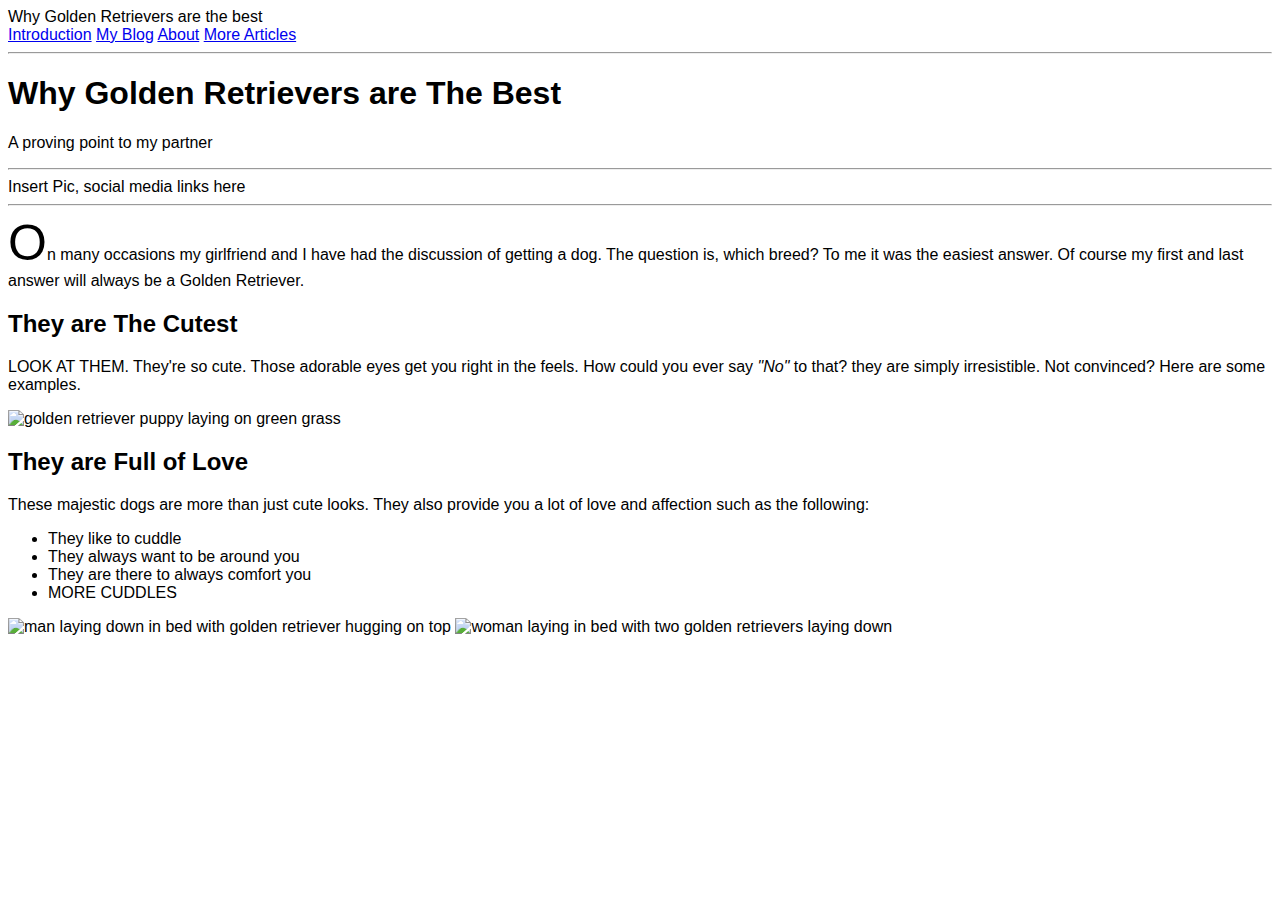
==== index.html @ fd025911 "Completed base html file" ====
<!DOCTYPE html>
<html lang="en">
<head>
    <meta charset="UTF-8">
    <meta http-equiv="X-UA-Compatible" content="IE=edge">
    <meta name="viewport" content="width=device-width, initial-scale=1.0">
    <link rel="stylesheet" href="/css/styles.css"
    <title>Why Golden Retrievers are the best</title>
</head>

<br>
<body>
    <nav>
        <span><a href="#Introduction">Introduction</a></span>
        <span><a href="#Blogs">My Blog</a></span>
        <span><a href="#About">About</a></span>
        <span><a href="#MoreArticles">More Articles</a></span>

    </nav>

<hr>

<div>
    <h1>Why Golden Retrievers are The Best</h1>
</div>
<div>
    <p>A proving point to my partner</p>
</div>
<hr>
     Insert Pic, social media links here
<hr>

<section>
    <span style="strong; font-size: 50px;">O</span>n many occasions my girlfriend and I have had the discussion of getting a dog. The question is, which breed? To me it was the easiest answer. Of course my first and last answer will always be a Golden Retriever.
</section>

<section>
    <h2>They are The Cutest</h2>
    <div>
        <p>
            LOOK AT THEM. They're so cute. Those adorable eyes  get you right in the feels. How could you ever say <em>"No"</em> to that? they are simply irresistible. Not convinced? Here are some examples.
        </p>
    </div>
    <div>
        <img width="300px" src="https://www.thesprucepets.com/thmb/B6kLYao-OQcIazyo9s3SEH-Answ=/1413x1413/smart/filters:no_upscale()/GoldenPuppy185743593-56a9c1f23df78cf772aa4a33.jpg" alt="golden retriever puppy laying on green grass">
    </div>
</section>

<section>
    <h2>They are Full of Love</h2>
    <div>
        <p>These majestic dogs are more than just cute looks. They also provide you a lot of love and affection such as the following:
        <ul>
            <li>They like to cuddle</li>
            <li>They always want to be around you</li>
            <li>They are there to always comfort you</li>
            <li>MORE CUDDLES</li>
        </ul>
        </p>
    </div>
    <div>
        <img width="300px"src="https://media1.popsugar-assets.com/files/thumbor/6LwpMCXDn39YgRqpm-5gx-Ld6XM/102x0:1191x1089/fit-in/2048xorig/filters:format_auto-!!-:strip_icc-!!-/2019/06/20/853/n/24155406/cbe14b105d0bde89a57884.91457478_/i/Man-Gets-Woken-Up-Golden-Retreiver.png" alt="man laying down in bed with golden retriever hugging on top">
        <img width="300px"src="https://i.pinimg.com/originals/ca/a7/07/caa707452d82066075ee73b5cd6c52e4.jpg" alt="woman laying in bed with two golden retrievers laying down">
    </div>
</section>
<section>
    <h2></h2>
    <div>

    </div>
</section>
</body>
</html>
---- css/styles.css ----
body {
  font-family: Helvetica;
}
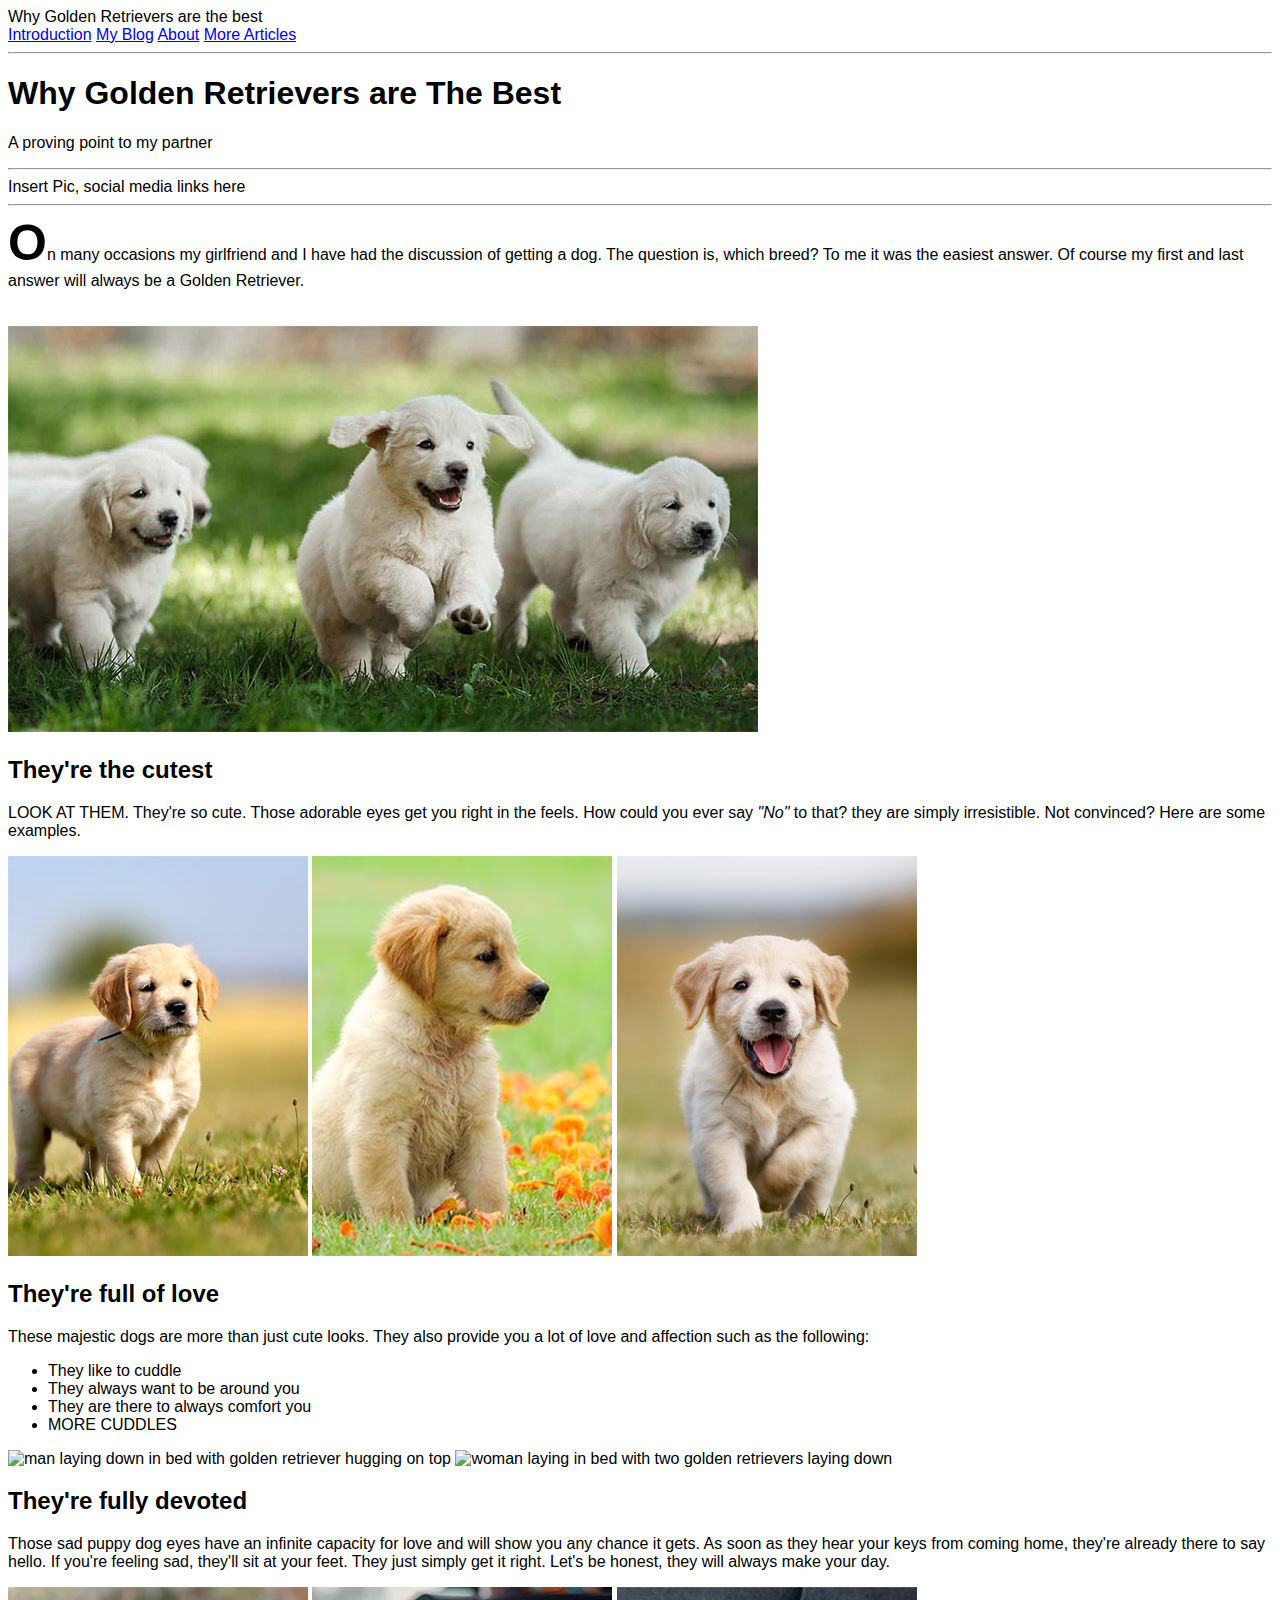
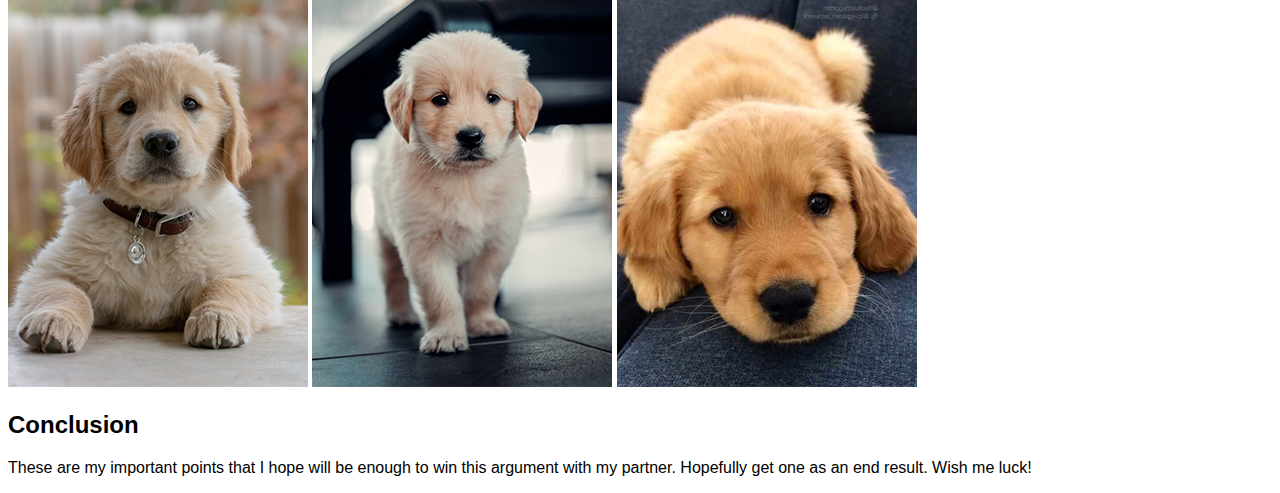
==== commit d5a2a34f: "Base Structure complete" ====
--- a/index.html
+++ b/index.html
@@ -19,8 +19,6 @@
     </nav>
 
 <hr>
-
-<div>
     <h1>Why Golden Retrievers are The Best</h1>
 </div>
 <div>
@@ -30,24 +28,35 @@
      Insert Pic, social media links here
 <hr>
 
-<section>
-    <span style="strong; font-size: 50px;">O</span>n many occasions my girlfriend and I have had the discussion of getting a dog. The question is, which breed? To me it was the easiest answer. Of course my first and last answer will always be a Golden Retriever.
-</section>
 
 <section>
-    <h2>They are The Cutest</h2>
+    <span style="font-size: 50px;"><strong>O</strong></span>n many occasions my girlfriend and I have had the discussion of getting a dog. The question is, which breed? To me it was the easiest answer. Of course my first and last answer will always be a Golden Retriever.
+</section>
+<br>
+<br>
+<div>
+    <img src="./images/babyretrievergroup.jpg" alt="a large group of golden retriever puppies">
+    </div>
+    
+<div>
+
+<section>
+    <h2>They're the cutest</h2>
     <div>
         <p>
             LOOK AT THEM. They're so cute. Those adorable eyes  get you right in the feels. How could you ever say <em>"No"</em> to that? they are simply irresistible. Not convinced? Here are some examples.
         </p>
     </div>
     <div>
-        <img width="300px" src="https://www.thesprucepets.com/thmb/B6kLYao-OQcIazyo9s3SEH-Answ=/1413x1413/smart/filters:no_upscale()/GoldenPuppy185743593-56a9c1f23df78cf772aa4a33.jpg" alt="golden retriever puppy laying on green grass">
+        
+        <img src="/images/retreiver1.jpg" alt="puppy retriever running on the grass">
+        <img src="/images/retriever2.jpg" alt="puppy retriever sitting on grass and flowers">
+        <img src="/images/retriever3.jpg" alt="puppy retriever running towards you">
     </div>
 </section>
 
 <section>
-    <h2>They are Full of Love</h2>
+    <h2>They're full of love</h2>
     <div>
         <p>These majestic dogs are more than just cute looks. They also provide you a lot of love and affection such as the following:
         <ul>
@@ -64,9 +73,25 @@
     </div>
 </section>
 <section>
-    <h2></h2>
+    <h2>They're fully devoted</h2>
     <div>
+        <p>
+           Those sad puppy dog eyes have an infinite capacity for love and will show you any chance it gets. As soon as they hear your keys from coming home, they're already there to say hello. If you're feeling sad, they'll sit at your feet. They just simply get it right. Let's be honest, they will always make your day.</p>
+    </div>
+   <div>
+       <img src="/images/retriever4.jpg" alt="">
+       <img src="/images/retriever5.jpg" alt="">
+       <img src="/images/retriever-layingdown.jpg" alt="">
+       
+   </div> 
+</section>
 
+<section>
+    <h2>Conclusion</h2>
+    <div>
+        <p>
+            These are my important points that I hope will be enough to win this argument	with my partner. Hopefully get one as an end result. Wish me luck!
+        </p>
     </div>
 </section>
 </body>
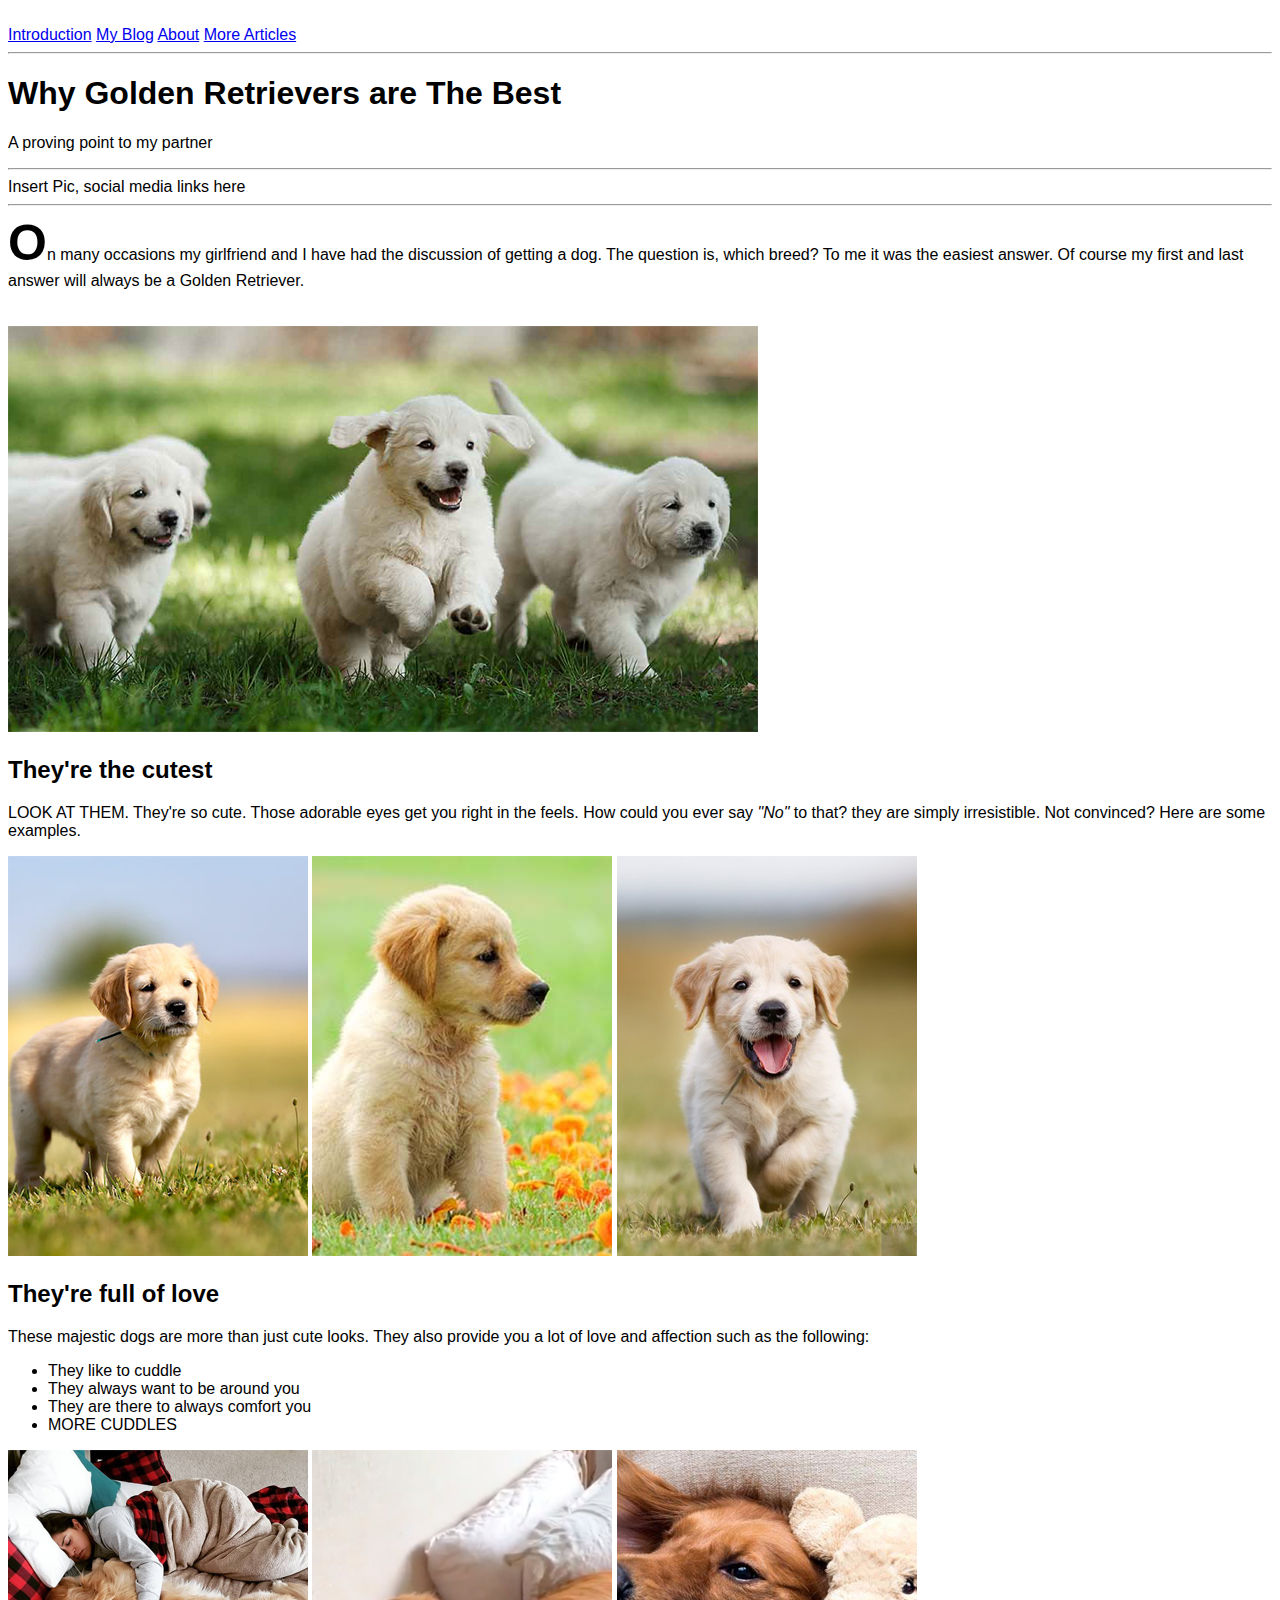
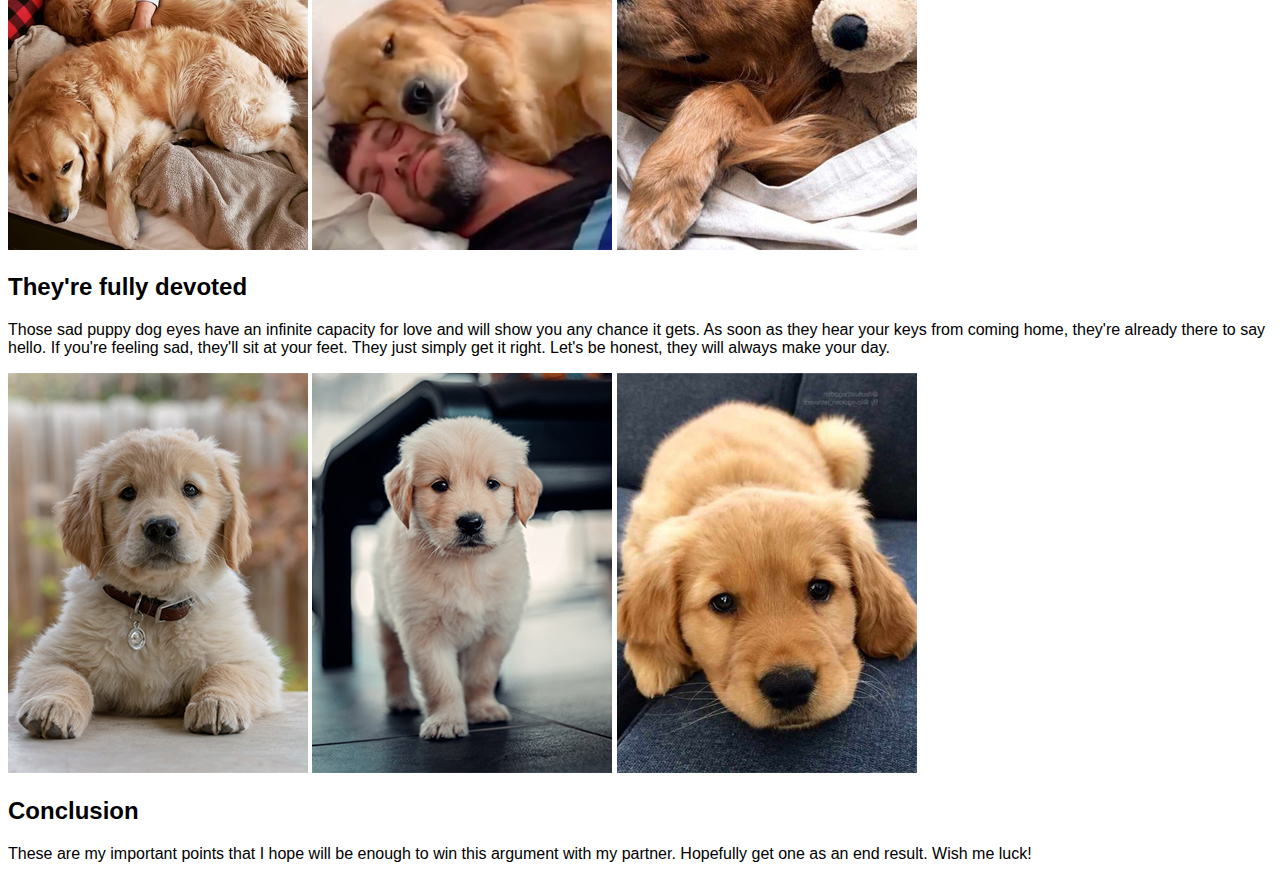
==== commit 80e3cfef: "fixed base" ====
--- a/index.html
+++ b/index.html
@@ -5,7 +5,6 @@
     <meta http-equiv="X-UA-Compatible" content="IE=edge">
     <meta name="viewport" content="width=device-width, initial-scale=1.0">
     <link rel="stylesheet" href="/css/styles.css"
-    <title>Why Golden Retrievers are the best</title>
 </head>
 
 <br>
@@ -68,8 +67,9 @@
         </p>
     </div>
     <div>
-        <img width="300px"src="https://media1.popsugar-assets.com/files/thumbor/6LwpMCXDn39YgRqpm-5gx-Ld6XM/102x0:1191x1089/fit-in/2048xorig/filters:format_auto-!!-:strip_icc-!!-/2019/06/20/853/n/24155406/cbe14b105d0bde89a57884.91457478_/i/Man-Gets-Woken-Up-Golden-Retreiver.png" alt="man laying down in bed with golden retriever hugging on top">
-        <img width="300px"src="https://i.pinimg.com/originals/ca/a7/07/caa707452d82066075ee73b5cd6c52e4.jpg" alt="woman laying in bed with two golden retrievers laying down">
+        <img src="/images/dogshugginghuman.jpg" alt="">
+        <img src="/images/doghuggingman.jpg" alt="">
+        <img src="/images/dogcuddlingsturfie.jpg" alt="">
     </div>
 </section>
 <section>
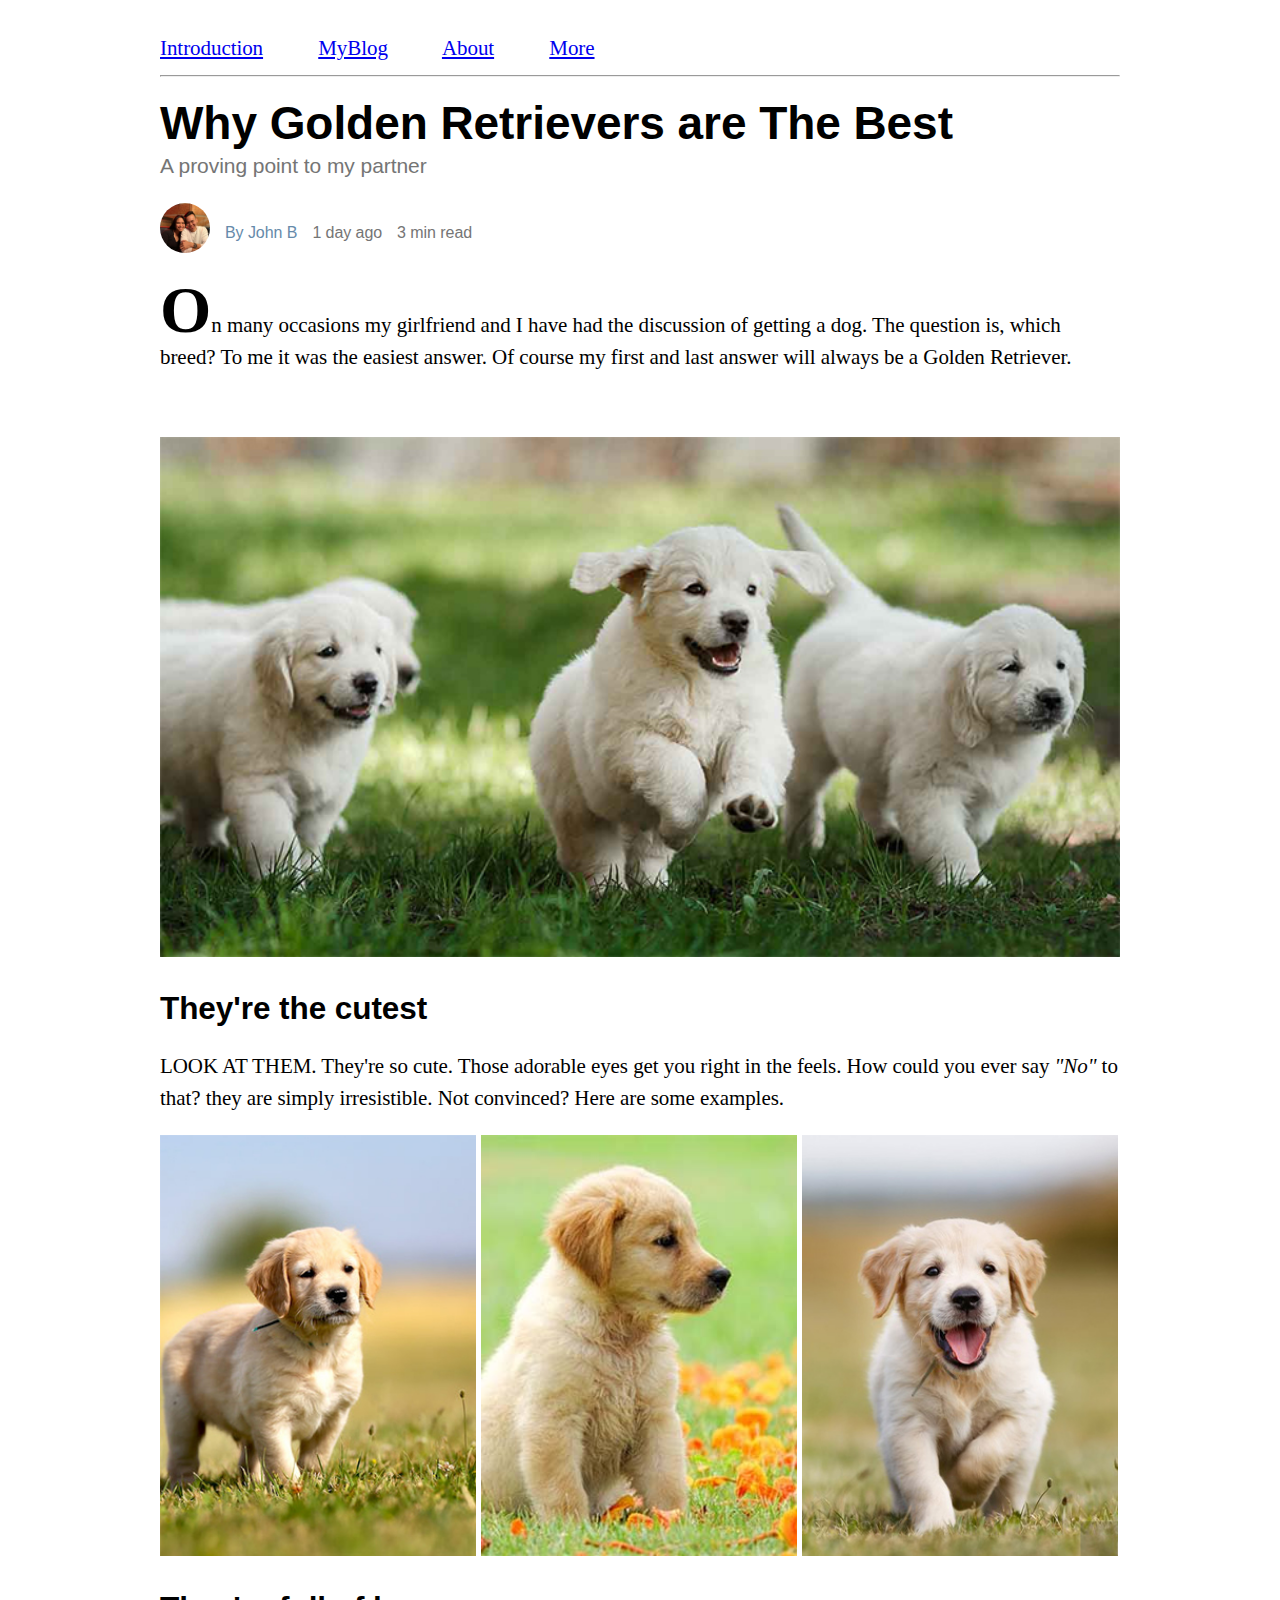
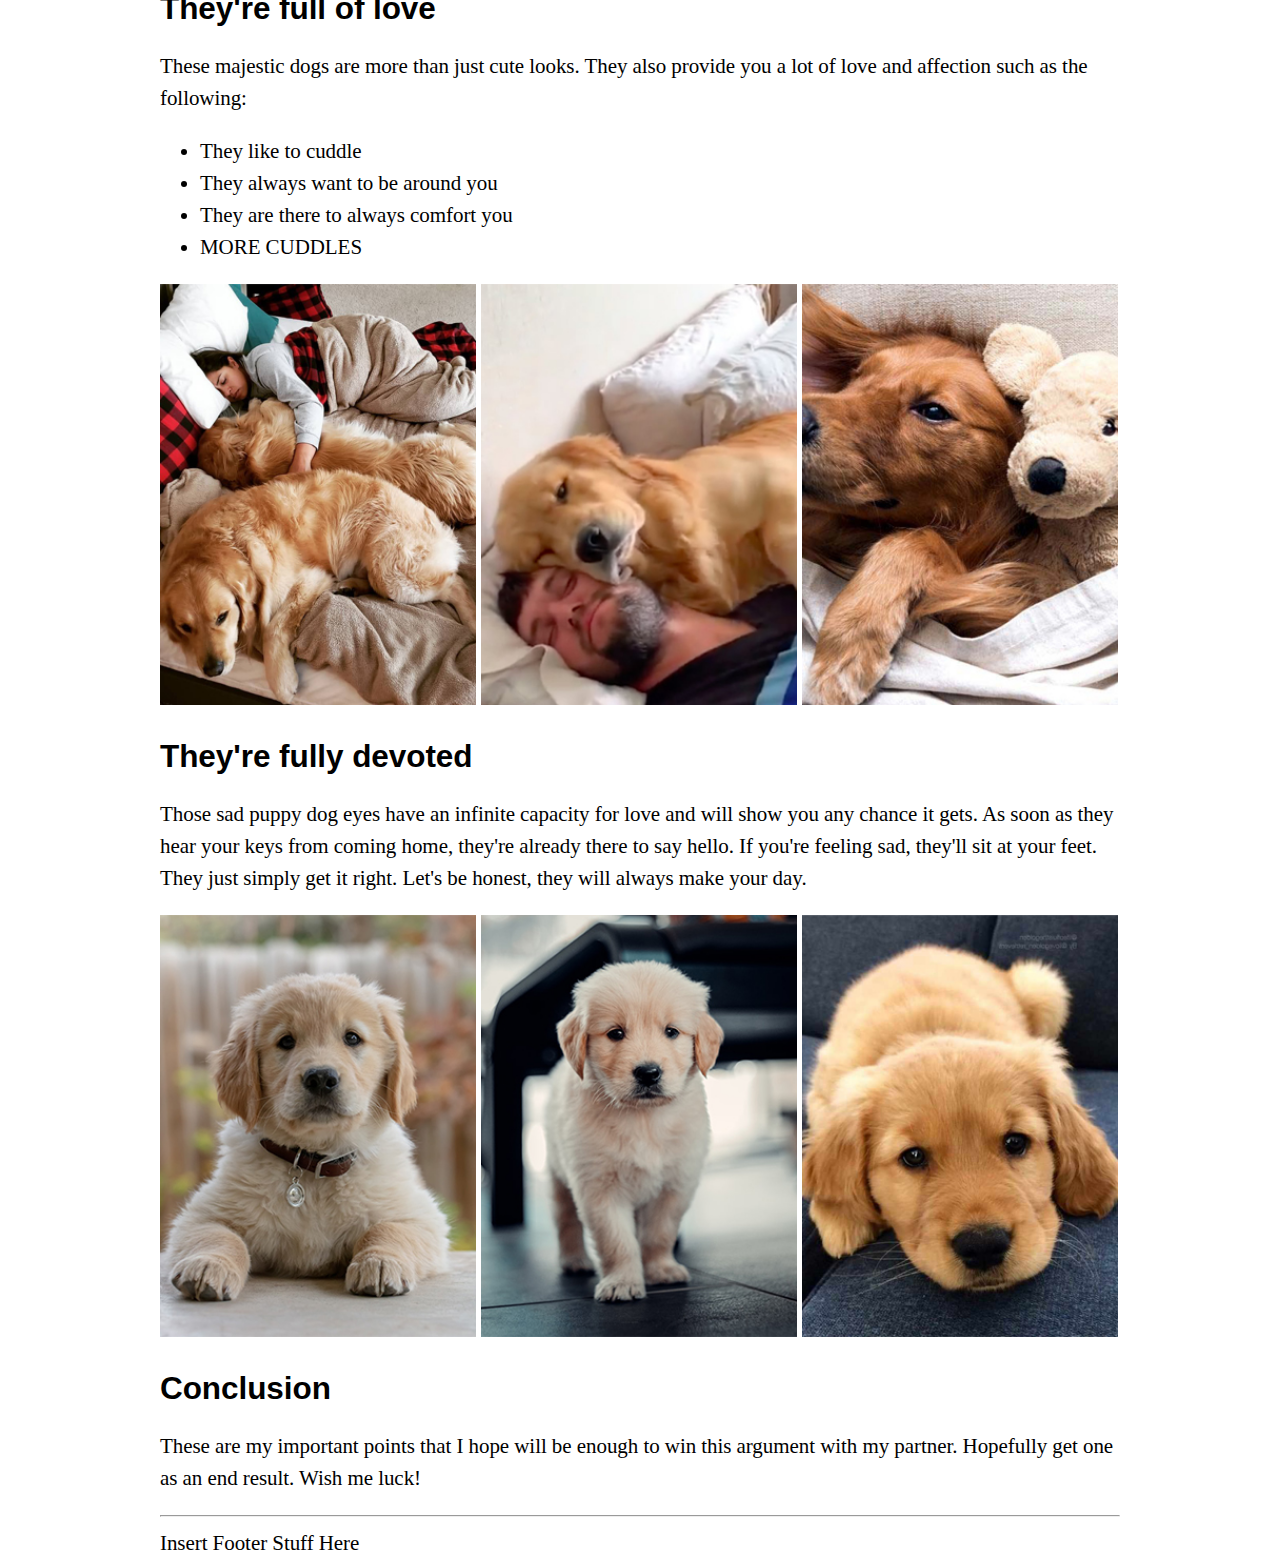
==== commit 199f411a: "90% completed assignment" ====
--- a/index.html
+++ b/index.html
@@ -4,38 +4,48 @@
     <meta charset="UTF-8">
     <meta http-equiv="X-UA-Compatible" content="IE=edge">
     <meta name="viewport" content="width=device-width, initial-scale=1.0">
-    <link rel="stylesheet" href="/css/styles.css"
+    <link rel="stylesheet" href="/css/styles.css">
 </head>
 
+
 <br>
-<body>
-    <nav>
-        <span><a href="#Introduction">Introduction</a></span>
-        <span><a href="#Blogs">My Blog</a></span>
+<body class="content">
+    <nav class="navbar">
+        <span><a href="#Introduction">Introduction</a> </span>
+        <span><a href="#Blogs">MyBlog</a></span>
         <span><a href="#About">About</a></span>
-        <span><a href="#MoreArticles">More Articles</a></span>
+        <span><a href="#MoreArticles">More</a></span>
 
     </nav>
 
 <hr>
+
+<div>
     <h1>Why Golden Retrievers are The Best</h1>
+<div style="margin-top: -20px">
+    <p style="font-family: Helvetica;" class="title-description">A proving point to my partner</p>
 </div>
+</div>
+
 <div>
-    <p>A proving point to my partner</p>
+     <img class="circular-square" src="/images/profilepic.jpg" alt="picture of two people side by side">
 </div>
-<hr>
-     Insert Pic, social media links here
-<hr>
+<div class="authordetails"> 
+    <span class="author" style="color: rgba(102, 138, 170, 1);">By John B</span> 
+    <span class="timeframe" style="margin-left: 15px;">1 day ago</span>
+    <span class="timeframe" style="margin-left: 15px;">3 min read</span>
 
+</div>
+<br>
 
-<section>
-    <span style="font-size: 50px;"><strong>O</strong></span>n many occasions my girlfriend and I have had the discussion of getting a dog. The question is, which breed? To me it was the easiest answer. Of course my first and last answer will always be a Golden Retriever.
+<section> 
+    <span style="font-size: 66px;"><strong>O</strong></span>n many occasions my girlfriend and I have had the discussion of getting a dog. The question is, which breed? To me it was the easiest answer. Of course my first and last answer will always be a Golden Retriever.
 </section>
 <br>
 <br>
 <div>
-    <img src="./images/babyretrievergroup.jpg" alt="a large group of golden retriever puppies">
-    </div>
+    <img class="banner" src="./images/babyretrievergroup.jpg" alt="a large group of golden retriever puppies" >
+</div>
     
 <div>
 
@@ -46,11 +56,10 @@
             LOOK AT THEM. They're so cute. Those adorable eyes  get you right in the feels. How could you ever say <em>"No"</em> to that? they are simply irresistible. Not convinced? Here are some examples.
         </p>
     </div>
-    <div>
-        
-        <img src="/images/retreiver1.jpg" alt="puppy retriever running on the grass">
-        <img src="/images/retriever2.jpg" alt="puppy retriever sitting on grass and flowers">
-        <img src="/images/retriever3.jpg" alt="puppy retriever running towards you">
+    <div class="imgcontainer">
+        <img class="samplepic" src="/images/retreiver1.jpg" alt="puppy retriever running on the grass">
+        <img class="samplepic" src="/images/retriever2.jpg" alt="puppy retriever sitting on grass and flowers">
+        <img class="samplepic" src="/images/retriever3.jpg" alt="puppy retriever running towards you">
     </div>
 </section>
 
@@ -66,10 +75,10 @@
         </ul>
         </p>
     </div>
-    <div>
-        <img src="/images/dogshugginghuman.jpg" alt="">
-        <img src="/images/doghuggingman.jpg" alt="">
-        <img src="/images/dogcuddlingsturfie.jpg" alt="">
+    <div class="imgcontainer">
+        <img class="samplepic" src="/images/dogshugginghuman.jpg" alt="">
+        <img class="samplepic" src="/images/doghuggingman.jpg" alt="">
+        <img class="samplepic" src="/images/dogcuddlingsturfie.jpg" alt="">
     </div>
 </section>
 <section>
@@ -78,10 +87,10 @@
         <p>
            Those sad puppy dog eyes have an infinite capacity for love and will show you any chance it gets. As soon as they hear your keys from coming home, they're already there to say hello. If you're feeling sad, they'll sit at your feet. They just simply get it right. Let's be honest, they will always make your day.</p>
     </div>
-   <div>
-       <img src="/images/retriever4.jpg" alt="">
-       <img src="/images/retriever5.jpg" alt="">
-       <img src="/images/retriever-layingdown.jpg" alt="">
+   <div class="imgcontainer">
+       <img class="samplepic" src="/images/retriever4.jpg" alt="">
+       <img class="samplepic" src="/images/retriever5.jpg" alt="">
+       <img class="samplepic" src="/images/retriever-layingdown.jpg" alt="">
        
    </div> 
 </section>
@@ -90,9 +99,14 @@
     <h2>Conclusion</h2>
     <div>
         <p>
-            These are my important points that I hope will be enough to win this argument	with my partner. Hopefully get one as an end result. Wish me luck!
+            These are my important points that I hope will be enough to win this argument with my partner. Hopefully get one as an end result. Wish me luck!
         </p>
     </div>
 </section>
 </body>
+
+<hr>
+<footer>
+    Insert Footer Stuff Here
+</footer>
 </html>--- a/css/styles.css
+++ b/css/styles.css
@@ -1,3 +1,57 @@
 body {
+  font-family: Georgia, "Times New Roman", Times, serif;
+  font-size: 21px;
+}
+
+.samplepic {
+  width: 316px;
+}
+
+.content {
+  max-width: 960px;
+  margin: auto;
+  line-height: 32px;
+  letter-spacing: -0.003em;
+}
+
+.banner {
+  width: 960px;
+}
+
+h2,
+h1 {
   font-family: Helvetica;
 }
+
+h1 {
+  font-size: 46px;
+}
+
+.title-description {
+  color: rgba(117, 117, 117, 1);
+}
+
+.navbar {
+  word-spacing: 50px;
+  
+}
+
+.circular-square {
+  border-radius: 50%;
+  width: 50px;
+}
+
+.author, .timeframe {
+  font-size: 16px;
+  font-family: Helvetica;
+  color: rgba(117, 117, 117, 1);
+  line-height: 32px;
+  float: left;
+  
+}
+
+.authordetails {
+  float: left;
+  margin-left: 65px;
+  margin-top: -45px;
+}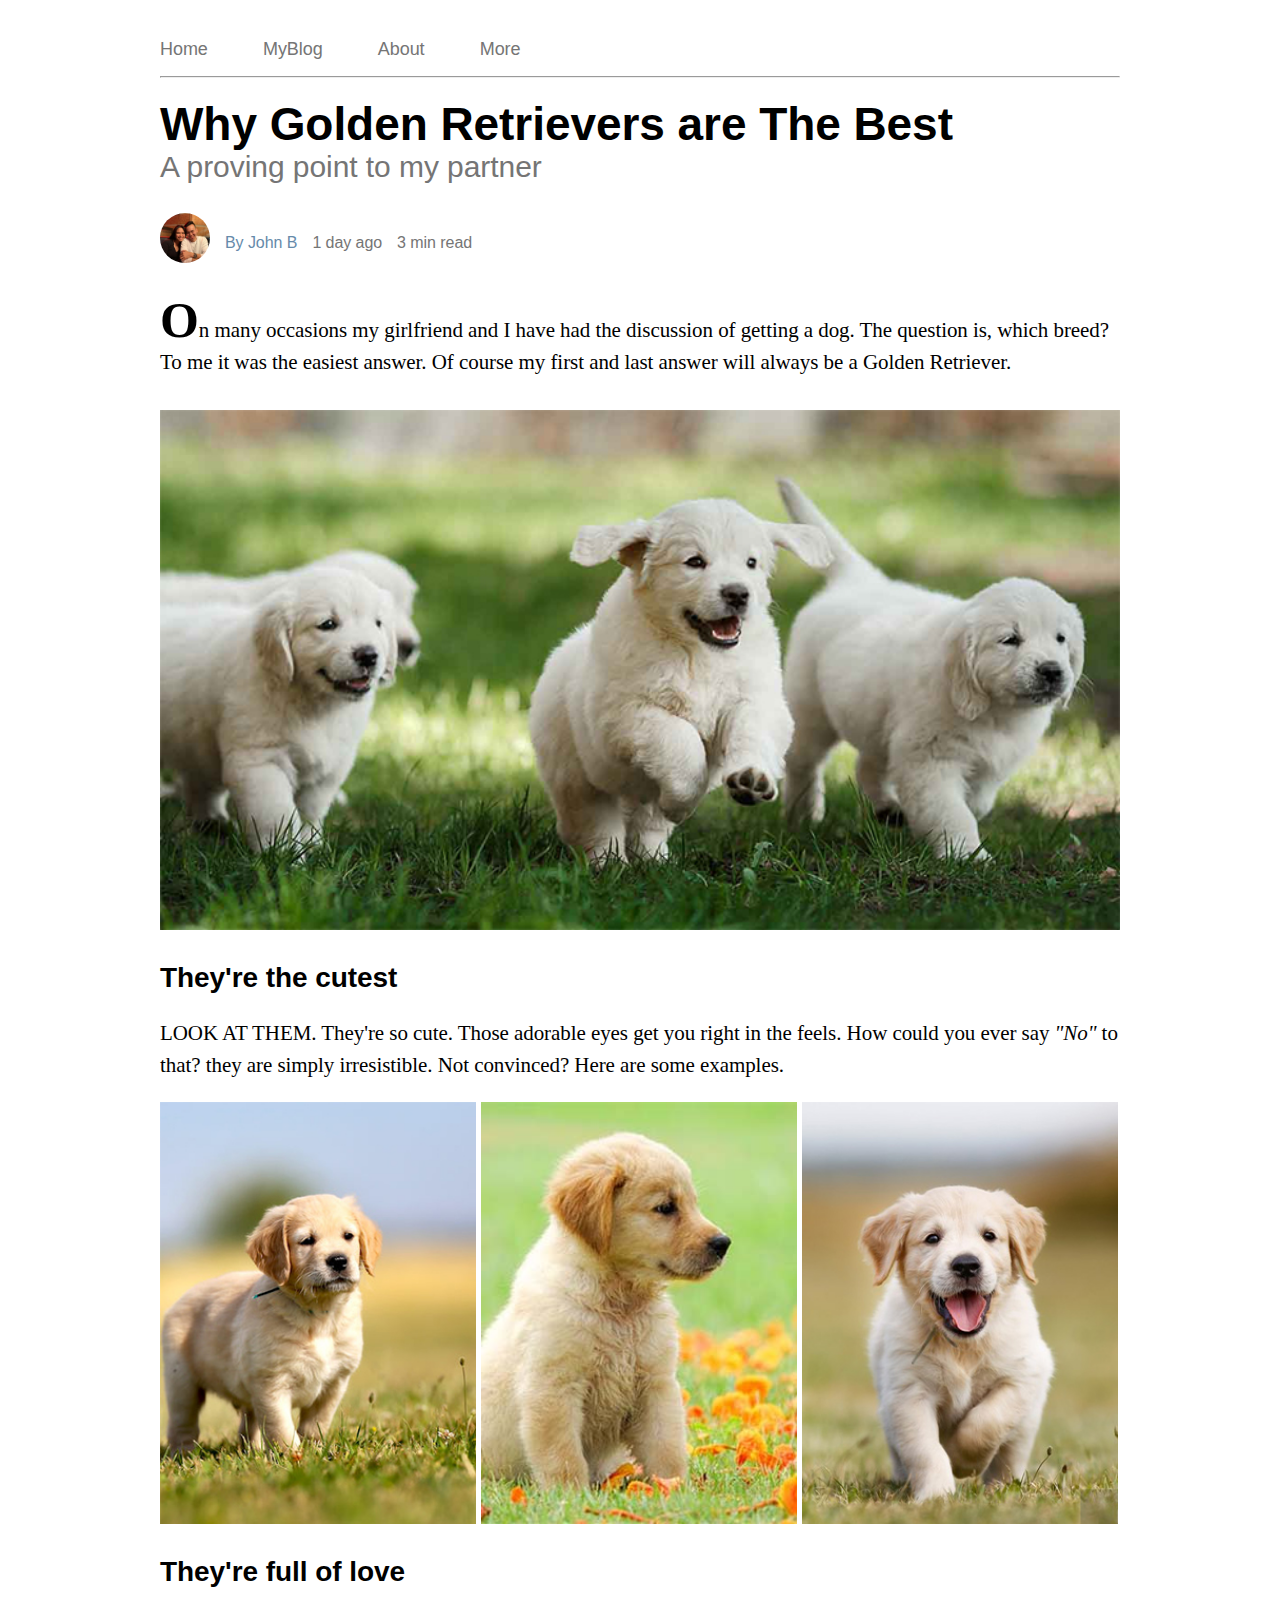
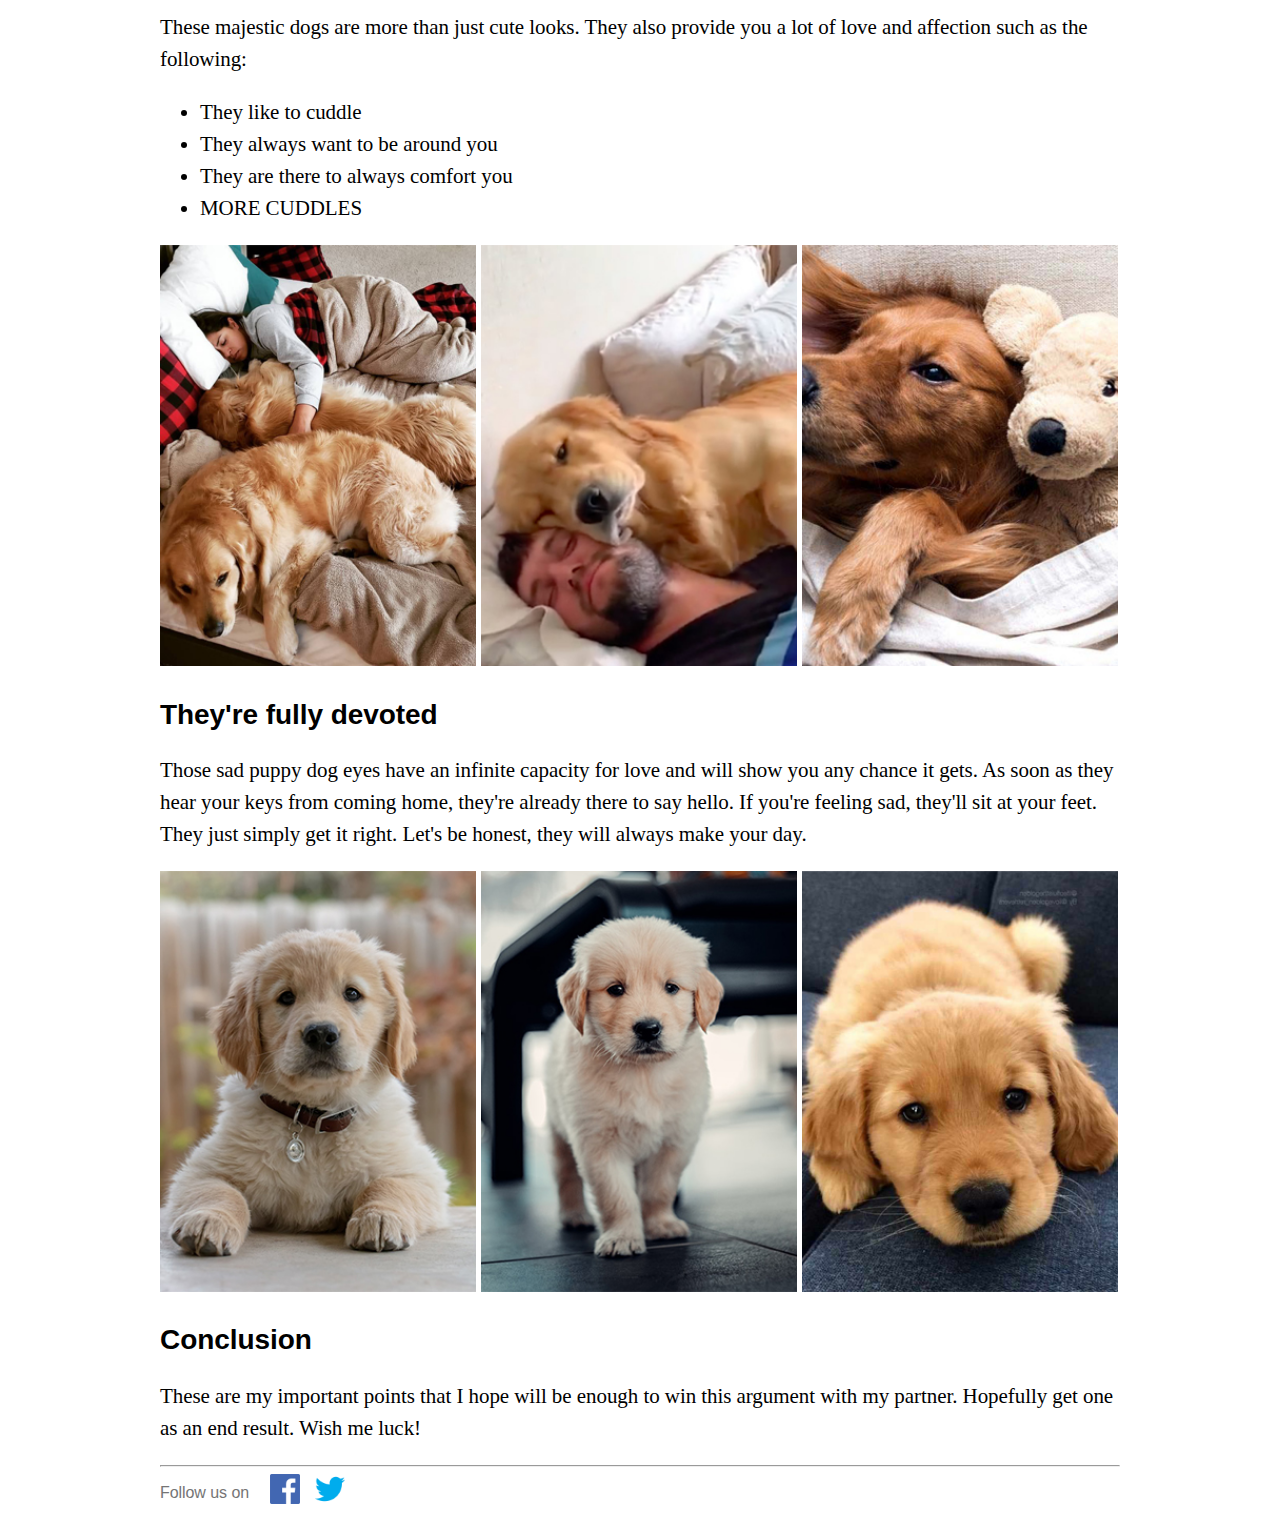
==== commit 5187f4fc: "final" ====
--- a/index.html
+++ b/index.html
@@ -11,10 +11,10 @@
 <br>
 <body class="content">
     <nav class="navbar">
-        <span><a href="#Introduction">Introduction</a> </span>
-        <span><a href="#Blogs">MyBlog</a></span>
-        <span><a href="#About">About</a></span>
-        <span><a href="#MoreArticles">More</a></span>
+        <span><a class="directory" href="https://medium.com/">Home</a> </span>
+        <span><a class="directory" href="#Blogs">MyBlog</a></span>
+        <span><a class="directory" href="#About">About</a></span>
+        <span><a class="directory" href="#MoreArticles">More</a></span>
 
     </nav>
 
@@ -37,12 +37,11 @@
 
 </div>
 <br>
-
 <section> 
-    <span style="font-size: 66px;"><strong>O</strong></span>n many occasions my girlfriend and I have had the discussion of getting a dog. The question is, which breed? To me it was the easiest answer. Of course my first and last answer will always be a Golden Retriever.
+    <span style="font-size: 50px;"><strong>O</strong></span>n many occasions my girlfriend and I have had the discussion of getting a dog. The question is, which breed? To me it was the easiest answer. Of course my first and last answer will always be a Golden Retriever.
 </section>
 <br>
-<br>
+
 <div>
     <img class="banner" src="./images/babyretrievergroup.jpg" alt="a large group of golden retriever puppies" >
 </div>
@@ -107,6 +106,16 @@
 
 <hr>
 <footer>
-    Insert Footer Stuff Here
+   
+<div class="followtext">
+    Follow us on
+</div>
+<div class="socialtab">
+    <a href="https://www.facebook.com/"><img class="socialmedia" src="images/facebook.png" alt="facebook icon"></a>
+    <a href="https://twitter.com/"><img class="socialmedia" src="/images/twitter.png" alt="twitter icon"></a>
+
+</div>
+
 </footer>
+
 </html>--- a/css/styles.css
+++ b/css/styles.css
@@ -2,38 +2,18 @@
   font-family: Georgia, "Times New Roman", Times, serif;
   font-size: 21px;
 }
-
+.directory {
+  text-decoration: none;
+  color: rgba(117, 117, 117, 1);
+  font-family: Helvetica;
+  font-size: 18px;
+}
+.title-description {
+  color: rgba(117, 117, 117, 1);
+  font-size: 30px;
+}
 .samplepic {
   width: 316px;
-}
-
-.content {
-  max-width: 960px;
-  margin: auto;
-  line-height: 32px;
-  letter-spacing: -0.003em;
-}
-
-.banner {
-  width: 960px;
-}
-
-h2,
-h1 {
-  font-family: Helvetica;
-}
-
-h1 {
-  font-size: 46px;
-}
-
-.title-description {
-  color: rgba(117, 117, 117, 1);
-}
-
-.navbar {
-  word-spacing: 50px;
-  
 }
 
 .circular-square {
@@ -41,17 +21,55 @@
   width: 50px;
 }
 
-.author, .timeframe {
+.author,
+.timeframe {
   font-size: 16px;
   font-family: Helvetica;
   color: rgba(117, 117, 117, 1);
   line-height: 32px;
   float: left;
-  
 }
 
 .authordetails {
   float: left;
   margin-left: 65px;
   margin-top: -45px;
-}+}
+.content {
+  max-width: 960px;
+  margin: auto;
+  line-height: 32px;
+  letter-spacing: -0.003em;
+}
+.banner {
+  width: 960px;
+}
+h2,
+h1 {
+  font-family: Helvetica;
+}
+h1 {
+  font-size: 46px;
+}
+h2 {
+  font-size: 28px;
+}
+.navbar {
+  word-spacing: 50px;
+}
+.followtext {
+  font-size: 16px;
+  font-family: Helvetica;
+  color: rgba(117, 117, 117, 1);
+  line-height: 32px;
+  margin-bottom: 30px;
+}
+.socialtab {
+  float: left;
+  margin-left: 100px;
+  margin-top: -65px;
+}
+.socialmedia {
+  width: 30px;
+  margin-left: 10px;
+}
